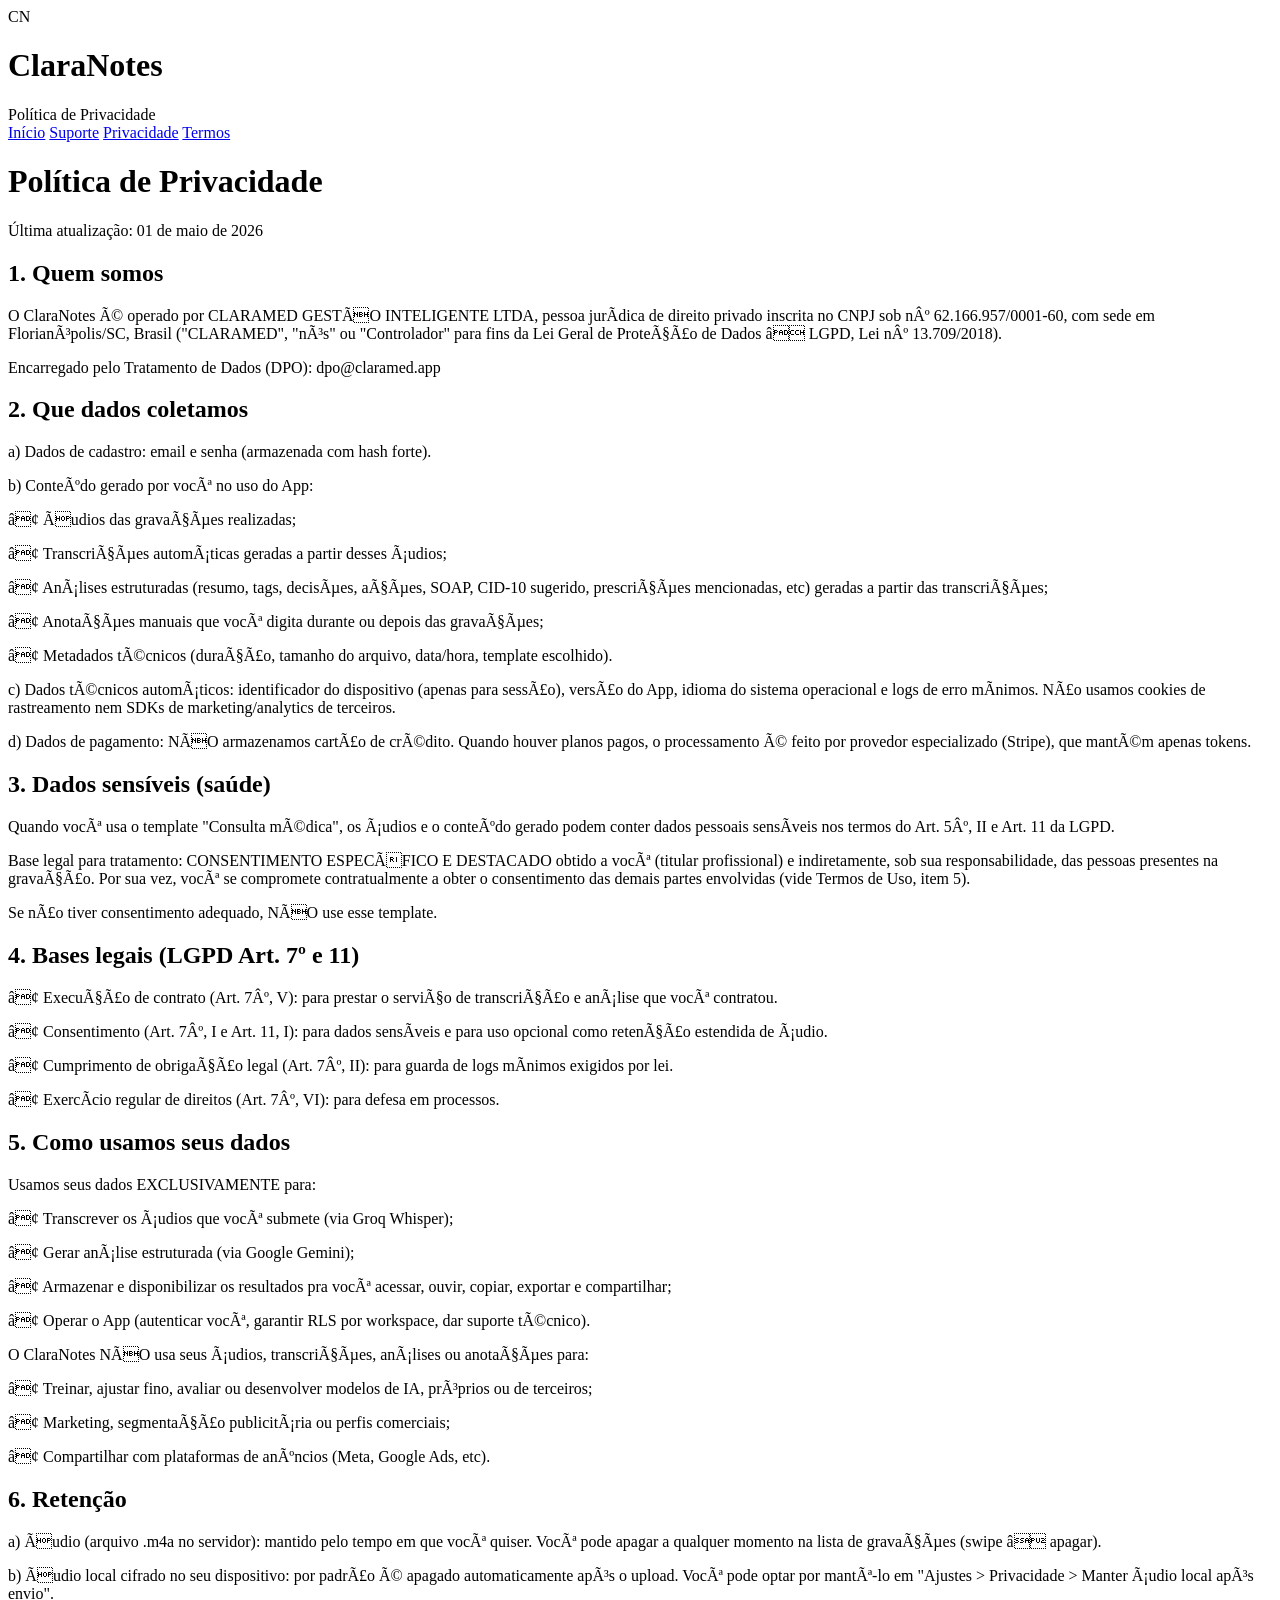
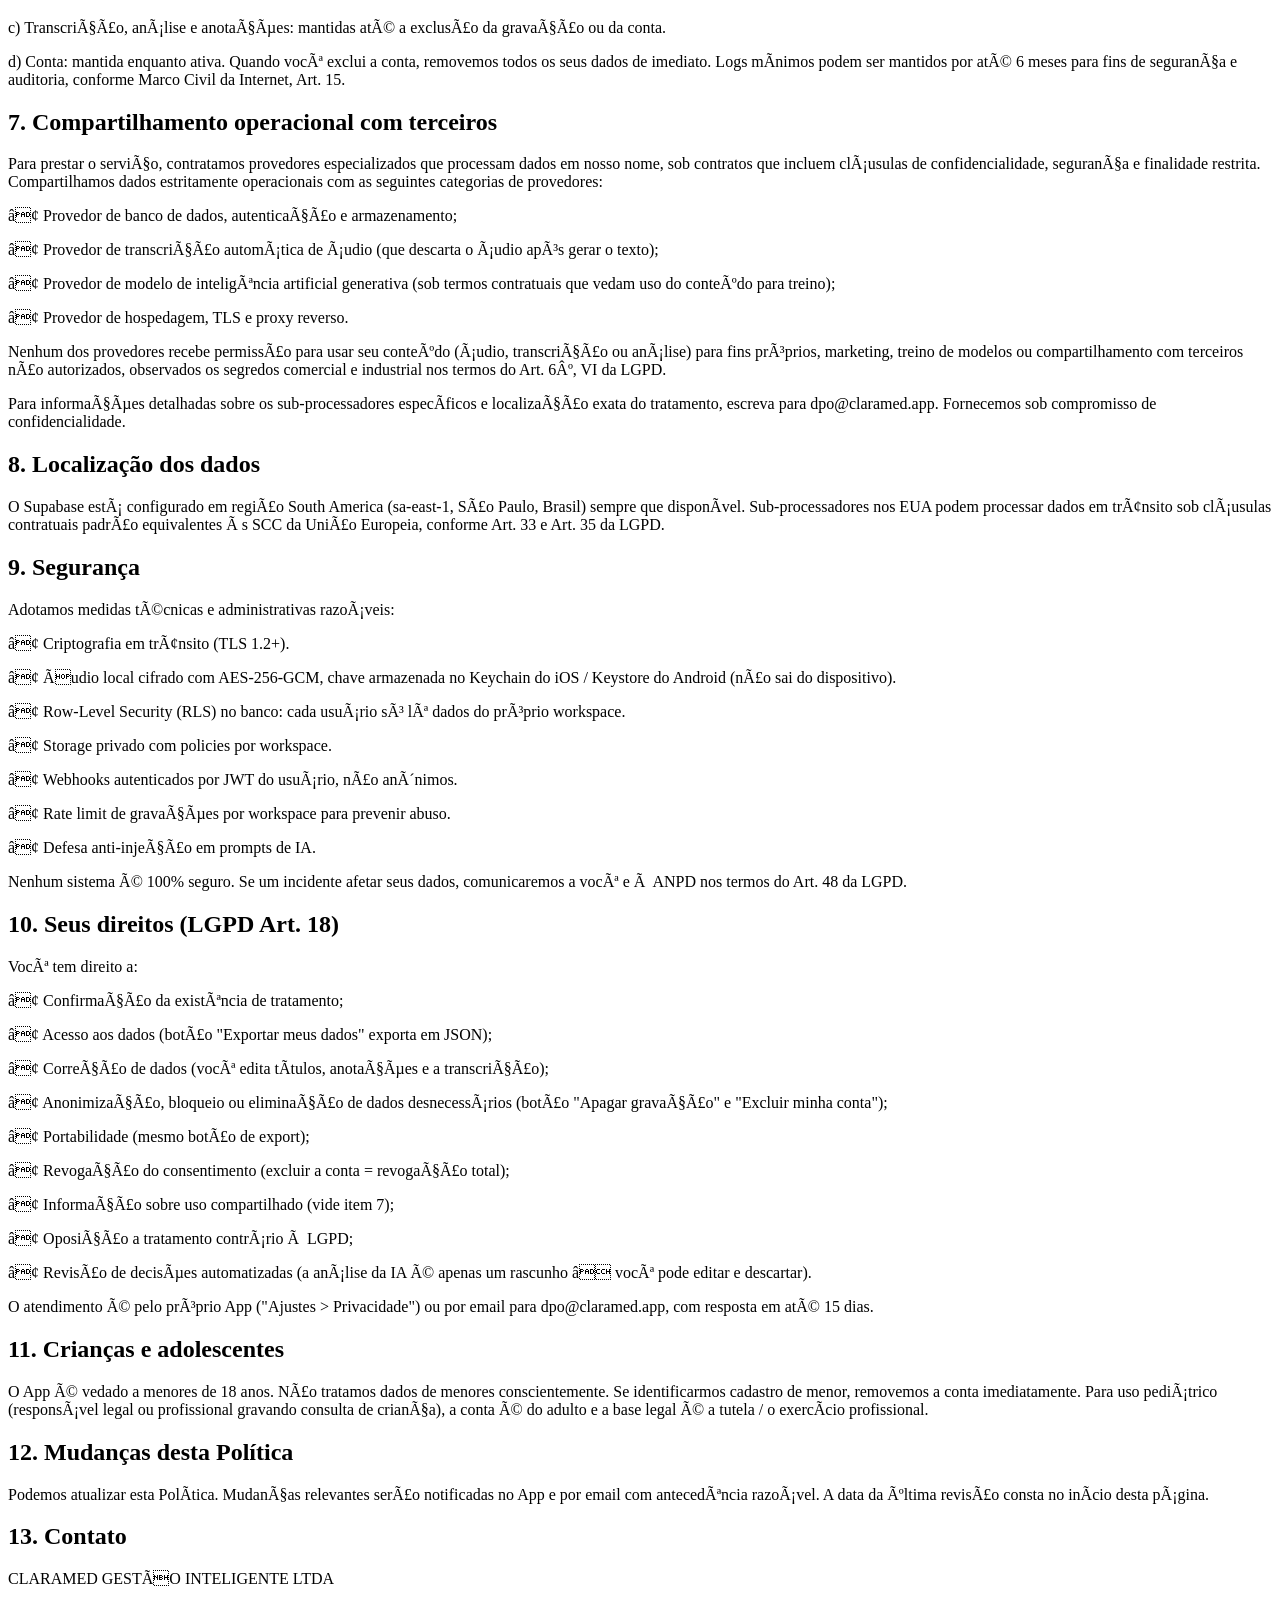
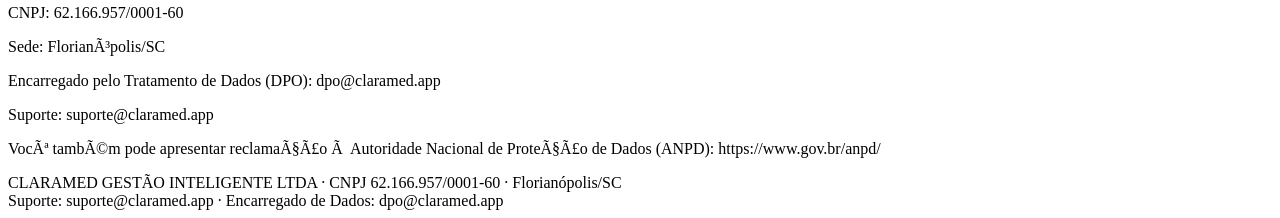
==== privacidade.html @ 9a0ebc80 "add privacidade.html" ====
<!doctype html>
<html lang="pt-BR">
<head>
<meta charset="utf-8">
<meta name="viewport" content="width=device-width,initial-scale=1">
<title>Política de Privacidade — ClaraNotes</title>
<link rel="stylesheet" href="_layout.css">
</head>
<body>
<header>
  <div class="logo">CN</div>
  <div>
    <h1>ClaraNotes</h1>
    <div class="sub">Política de Privacidade</div>
  </div>
</header>
<nav>
  <a href="index.html">Início</a>
  <a href="suporte.html">Suporte</a>
  <a href="privacidade.html">Privacidade</a>
  <a href="termos.html">Termos</a>
</nav>
<main>
  <h1>Política de Privacidade</h1>
  <p class="updated">Última atualização: 01 de maio de 2026</p>
  <h2>1. Quem somos</h2>
  <p>O ClaraNotes Ã© operado por CLARAMED GESTÃO INTELIGENTE LTDA, pessoa jurÃ­dica de direito privado inscrita no CNPJ sob nÂº 62.166.957/0001-60, com sede em FlorianÃ³polis/SC, Brasil ("CLARAMED", "nÃ³s" ou "Controlador" para fins da Lei Geral de ProteÃ§Ã£o de Dados â LGPD, Lei nÂº 13.709/2018).</p>
  <p></p>
  <p>Encarregado pelo Tratamento de Dados (DPO): dpo@claramed.app</p>
  <h2>2. Que dados coletamos</h2>
  <p>a) Dados de cadastro: email e senha (armazenada com hash forte).</p>
  <p></p>
  <p>b) ConteÃºdo gerado por vocÃª no uso do App:</p>
  <p>â¢ Ãudios das gravaÃ§Ãµes realizadas;</p>
  <p>â¢ TranscriÃ§Ãµes automÃ¡ticas geradas a partir desses Ã¡udios;</p>
  <p>â¢ AnÃ¡lises estruturadas (resumo, tags, decisÃµes, aÃ§Ãµes, SOAP, CID-10 sugerido, prescriÃ§Ãµes mencionadas, etc) geradas a partir das transcriÃ§Ãµes;</p>
  <p>â¢ AnotaÃ§Ãµes manuais que vocÃª digita durante ou depois das gravaÃ§Ãµes;</p>
  <p>â¢ Metadados tÃ©cnicos (duraÃ§Ã£o, tamanho do arquivo, data/hora, template escolhido).</p>
  <p></p>
  <p>c) Dados tÃ©cnicos automÃ¡ticos: identificador do dispositivo (apenas para sessÃ£o), versÃ£o do App, idioma do sistema operacional e logs de erro mÃ­nimos. NÃ£o usamos cookies de rastreamento nem SDKs de marketing/analytics de terceiros.</p>
  <p></p>
  <p>d) Dados de pagamento: NÃO armazenamos cartÃ£o de crÃ©dito. Quando houver planos pagos, o processamento Ã© feito por provedor especializado (Stripe), que mantÃ©m apenas tokens.</p>
  <h2>3. Dados sensíveis (saúde)</h2>
  <p>Quando vocÃª usa o template "Consulta mÃ©dica", os Ã¡udios e o conteÃºdo gerado podem conter dados pessoais sensÃ­veis nos termos do Art. 5Âº, II e Art. 11 da LGPD.</p>
  <p></p>
  <p>Base legal para tratamento: CONSENTIMENTO ESPECÃFICO E DESTACADO obtido a vocÃª (titular profissional) e indiretamente, sob sua responsabilidade, das pessoas presentes na gravaÃ§Ã£o. Por sua vez, vocÃª se compromete contratualmente a obter o consentimento das demais partes envolvidas (vide Termos de Uso, item 5).</p>
  <p></p>
  <p>Se nÃ£o tiver consentimento adequado, NÃO use esse template.</p>
  <h2>4. Bases legais (LGPD Art. 7º e 11)</h2>
  <p>â¢ ExecuÃ§Ã£o de contrato (Art. 7Âº, V): para prestar o serviÃ§o de transcriÃ§Ã£o e anÃ¡lise que vocÃª contratou.</p>
  <p>â¢ Consentimento (Art. 7Âº, I e Art. 11, I): para dados sensÃ­veis e para uso opcional como retenÃ§Ã£o estendida de Ã¡udio.</p>
  <p>â¢ Cumprimento de obrigaÃ§Ã£o legal (Art. 7Âº, II): para guarda de logs mÃ­nimos exigidos por lei.</p>
  <p>â¢ ExercÃ­cio regular de direitos (Art. 7Âº, VI): para defesa em processos.</p>
  <h2>5. Como usamos seus dados</h2>
  <p>Usamos seus dados EXCLUSIVAMENTE para:</p>
  <p>â¢ Transcrever os Ã¡udios que vocÃª submete (via Groq Whisper);</p>
  <p>â¢ Gerar anÃ¡lise estruturada (via Google Gemini);</p>
  <p>â¢ Armazenar e disponibilizar os resultados pra vocÃª acessar, ouvir, copiar, exportar e compartilhar;</p>
  <p>â¢ Operar o App (autenticar vocÃª, garantir RLS por workspace, dar suporte tÃ©cnico).</p>
  <p></p>
  <p>O ClaraNotes NÃO usa seus Ã¡udios, transcriÃ§Ãµes, anÃ¡lises ou anotaÃ§Ãµes para:</p>
  <p>â¢ Treinar, ajustar fino, avaliar ou desenvolver modelos de IA, prÃ³prios ou de terceiros;</p>
  <p>â¢ Marketing, segmentaÃ§Ã£o publicitÃ¡ria ou perfis comerciais;</p>
  <p>â¢ Compartilhar com plataformas de anÃºncios (Meta, Google Ads, etc).</p>
  <h2>6. Retenção</h2>
  <p>a) Ãudio (arquivo .m4a no servidor): mantido pelo tempo em que vocÃª quiser. VocÃª pode apagar a qualquer momento na lista de gravaÃ§Ãµes (swipe â apagar).</p>
  <p></p>
  <p>b) Ãudio local cifrado no seu dispositivo: por padrÃ£o Ã© apagado automaticamente apÃ³s o upload. VocÃª pode optar por mantÃª-lo em "Ajustes > Privacidade > Manter Ã¡udio local apÃ³s envio".</p>
  <p></p>
  <p>c) TranscriÃ§Ã£o, anÃ¡lise e anotaÃ§Ãµes: mantidas atÃ© a exclusÃ£o da gravaÃ§Ã£o ou da conta.</p>
  <p></p>
  <p>d) Conta: mantida enquanto ativa. Quando vocÃª exclui a conta, removemos todos os seus dados de imediato. Logs mÃ­nimos podem ser mantidos por atÃ© 6 meses para fins de seguranÃ§a e auditoria, conforme Marco Civil da Internet, Art. 15.</p>
  <h2>7. Compartilhamento operacional com terceiros</h2>
  <p>Para prestar o serviÃ§o, contratamos provedores especializados que processam dados em nosso nome, sob contratos que incluem clÃ¡usulas de confidencialidade, seguranÃ§a e finalidade restrita. Compartilhamos dados estritamente operacionais com as seguintes categorias de provedores:</p>
  <p></p>
  <p>â¢ Provedor de banco de dados, autenticaÃ§Ã£o e armazenamento;</p>
  <p>â¢ Provedor de transcriÃ§Ã£o automÃ¡tica de Ã¡udio (que descarta o Ã¡udio apÃ³s gerar o texto);</p>
  <p>â¢ Provedor de modelo de inteligÃªncia artificial generativa (sob termos contratuais que vedam uso do conteÃºdo para treino);</p>
  <p>â¢ Provedor de hospedagem, TLS e proxy reverso.</p>
  <p></p>
  <p>Nenhum dos provedores recebe permissÃ£o para usar seu conteÃºdo (Ã¡udio, transcriÃ§Ã£o ou anÃ¡lise) para fins prÃ³prios, marketing, treino de modelos ou compartilhamento com terceiros nÃ£o autorizados, observados os segredos comercial e industrial nos termos do Art. 6Âº, VI da LGPD.</p>
  <p></p>
  <p>Para informaÃ§Ãµes detalhadas sobre os sub-processadores especÃ­ficos e localizaÃ§Ã£o exata do tratamento, escreva para dpo@claramed.app. Fornecemos sob compromisso de confidencialidade.</p>
  <h2>8. Localização dos dados</h2>
  <p>O Supabase estÃ¡ configurado em regiÃ£o South America (sa-east-1, SÃ£o Paulo, Brasil) sempre que disponÃ­vel. Sub-processadores nos EUA podem processar dados em trÃ¢nsito sob clÃ¡usulas contratuais padrÃ£o equivalentes Ã s SCC da UniÃ£o Europeia, conforme Art. 33 e Art. 35 da LGPD.</p>
  <h2>9. Segurança</h2>
  <p>Adotamos medidas tÃ©cnicas e administrativas razoÃ¡veis:</p>
  <p>â¢ Criptografia em trÃ¢nsito (TLS 1.2+).</p>
  <p>â¢ Ãudio local cifrado com AES-256-GCM, chave armazenada no Keychain do iOS / Keystore do Android (nÃ£o sai do dispositivo).</p>
  <p>â¢ Row-Level Security (RLS) no banco: cada usuÃ¡rio sÃ³ lÃª dados do prÃ³prio workspace.</p>
  <p>â¢ Storage privado com policies por workspace.</p>
  <p>â¢ Webhooks autenticados por JWT do usuÃ¡rio, nÃ£o anÃ´nimos.</p>
  <p>â¢ Rate limit de gravaÃ§Ãµes por workspace para prevenir abuso.</p>
  <p>â¢ Defesa anti-injeÃ§Ã£o em prompts de IA.</p>
  <p></p>
  <p>Nenhum sistema Ã© 100% seguro. Se um incidente afetar seus dados, comunicaremos a vocÃª e Ã  ANPD nos termos do Art. 48 da LGPD.</p>
  <h2>10. Seus direitos (LGPD Art. 18)</h2>
  <p>VocÃª tem direito a:</p>
  <p>â¢ ConfirmaÃ§Ã£o da existÃªncia de tratamento;</p>
  <p>â¢ Acesso aos dados (botÃ£o "Exportar meus dados" exporta em JSON);</p>
  <p>â¢ CorreÃ§Ã£o de dados (vocÃª edita tÃ­tulos, anotaÃ§Ãµes e a transcriÃ§Ã£o);</p>
  <p>â¢ AnonimizaÃ§Ã£o, bloqueio ou eliminaÃ§Ã£o de dados desnecessÃ¡rios (botÃ£o "Apagar gravaÃ§Ã£o" e "Excluir minha conta");</p>
  <p>â¢ Portabilidade (mesmo botÃ£o de export);</p>
  <p>â¢ RevogaÃ§Ã£o do consentimento (excluir a conta = revogaÃ§Ã£o total);</p>
  <p>â¢ InformaÃ§Ã£o sobre uso compartilhado (vide item 7);</p>
  <p>â¢ OposiÃ§Ã£o a tratamento contrÃ¡rio Ã  LGPD;</p>
  <p>â¢ RevisÃ£o de decisÃµes automatizadas (a anÃ¡lise da IA Ã© apenas um rascunho â vocÃª pode editar e descartar).</p>
  <p></p>
  <p>O atendimento Ã© pelo prÃ³prio App ("Ajustes > Privacidade") ou por email para dpo@claramed.app, com resposta em atÃ© 15 dias.</p>
  <h2>11. Crianças e adolescentes</h2>
  <p>O App Ã© vedado a menores de 18 anos. NÃ£o tratamos dados de menores conscientemente. Se identificarmos cadastro de menor, removemos a conta imediatamente. Para uso pediÃ¡trico (responsÃ¡vel legal ou profissional gravando consulta de crianÃ§a), a conta Ã© do adulto e a base legal Ã© a tutela / o exercÃ­cio profissional.</p>
  <h2>12. Mudanças desta Política</h2>
  <p>Podemos atualizar esta PolÃ­tica. MudanÃ§as relevantes serÃ£o notificadas no App e por email com antecedÃªncia razoÃ¡vel. A data da Ãºltima revisÃ£o consta no inÃ­cio desta pÃ¡gina.</p>
  <h2>13. Contato</h2>
  <p>CLARAMED GESTÃO INTELIGENTE LTDA</p>
  <p>CNPJ: 62.166.957/0001-60</p>
  <p>Sede: FlorianÃ³polis/SC</p>
  <p></p>
  <p>Encarregado pelo Tratamento de Dados (DPO): dpo@claramed.app</p>
  <p>Suporte: suporte@claramed.app</p>
  <p></p>
  <p>VocÃª tambÃ©m pode apresentar reclamaÃ§Ã£o Ã  Autoridade Nacional de ProteÃ§Ã£o de Dados (ANPD): https://www.gov.br/anpd/</p>
</main>
<footer>
  CLARAMED GESTÃO INTELIGENTE LTDA · CNPJ 62.166.957/0001-60 · Florianópolis/SC<br>
  Suporte: suporte@claramed.app · Encarregado de Dados: dpo@claramed.app
</footer>
</body>
</html>
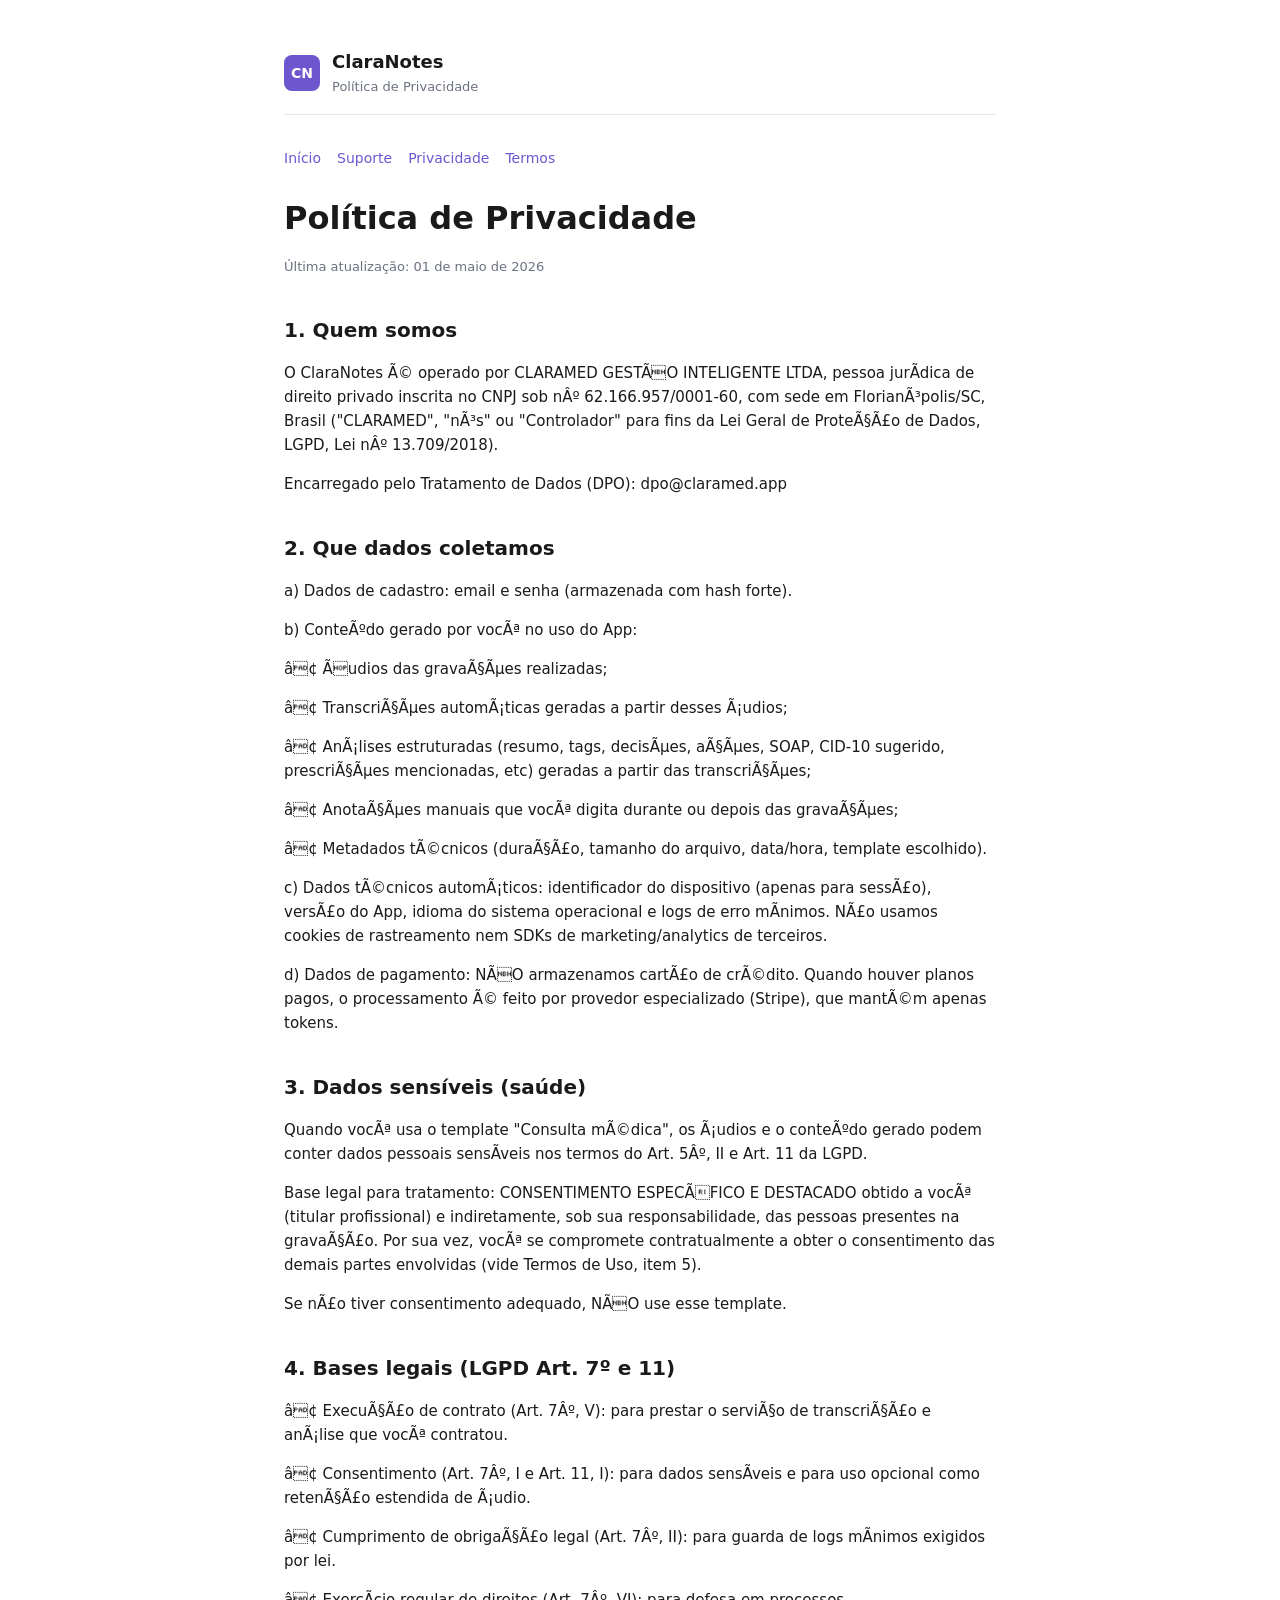
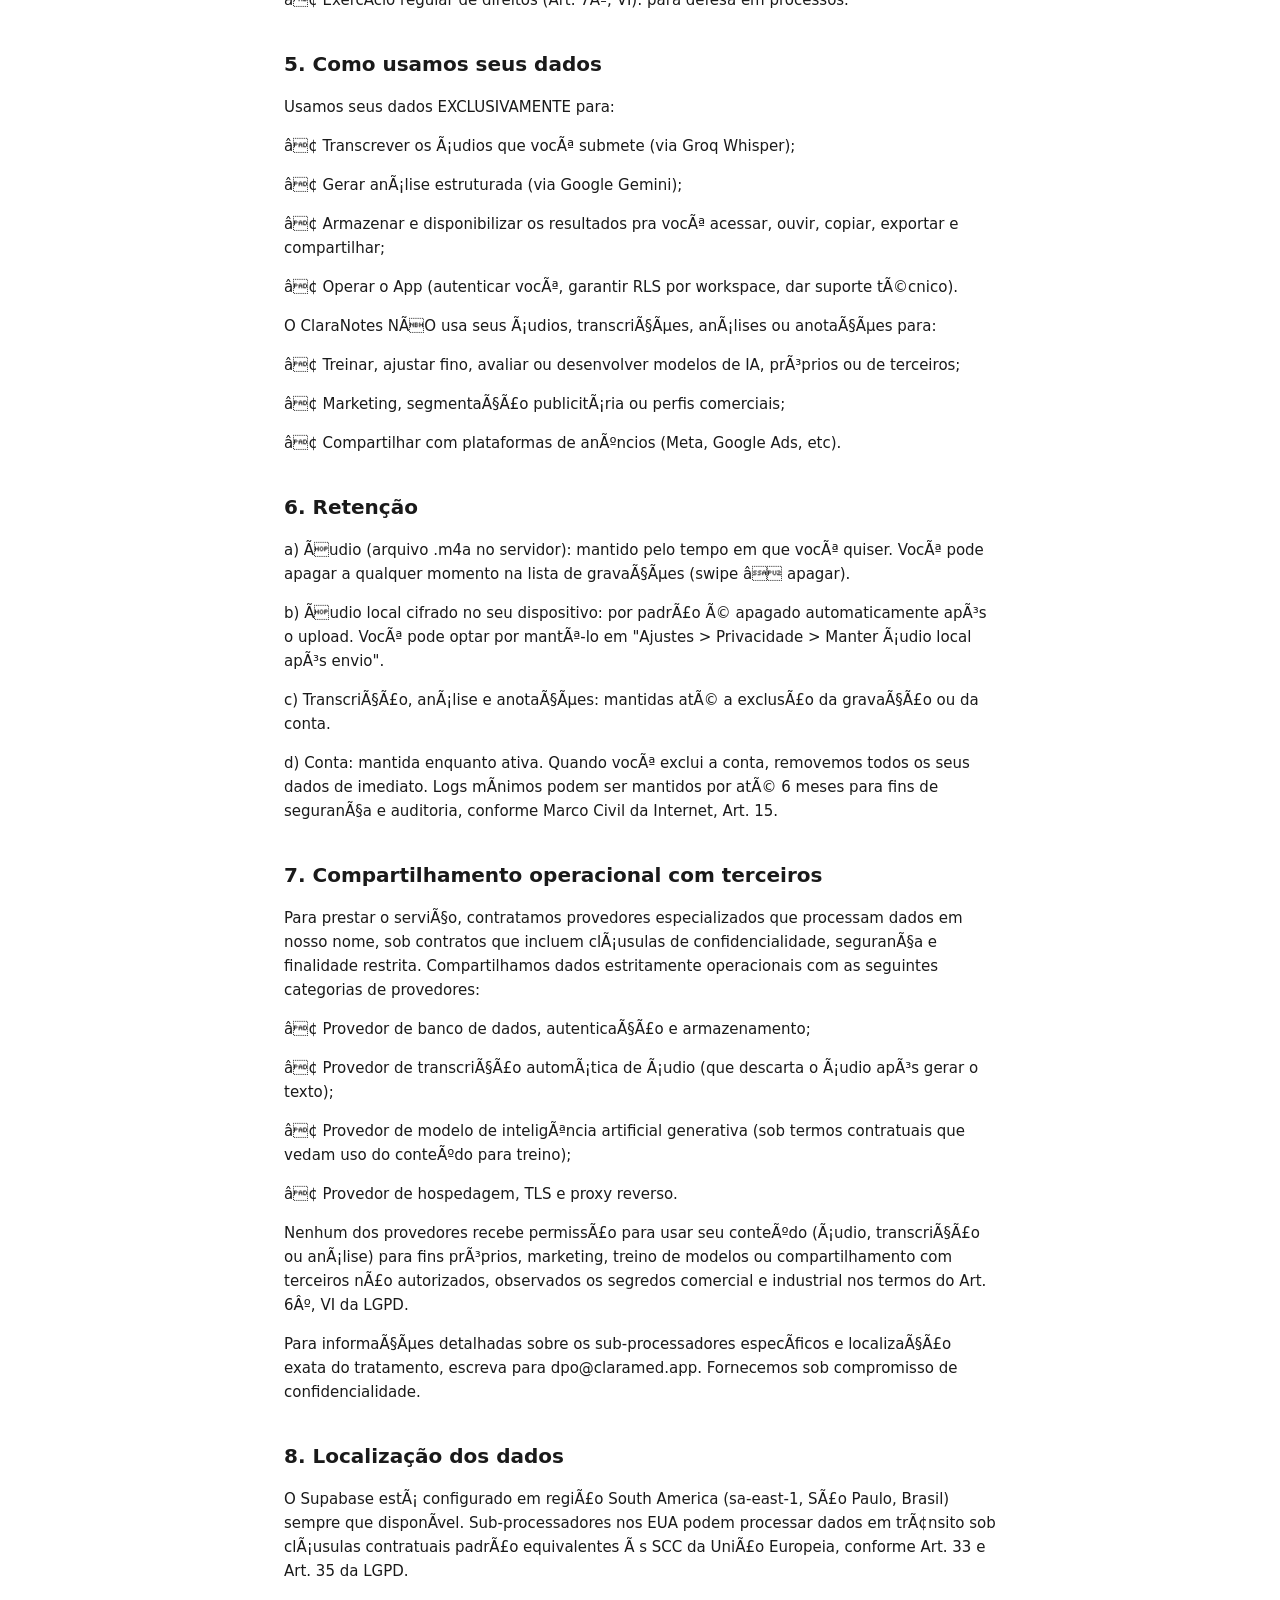
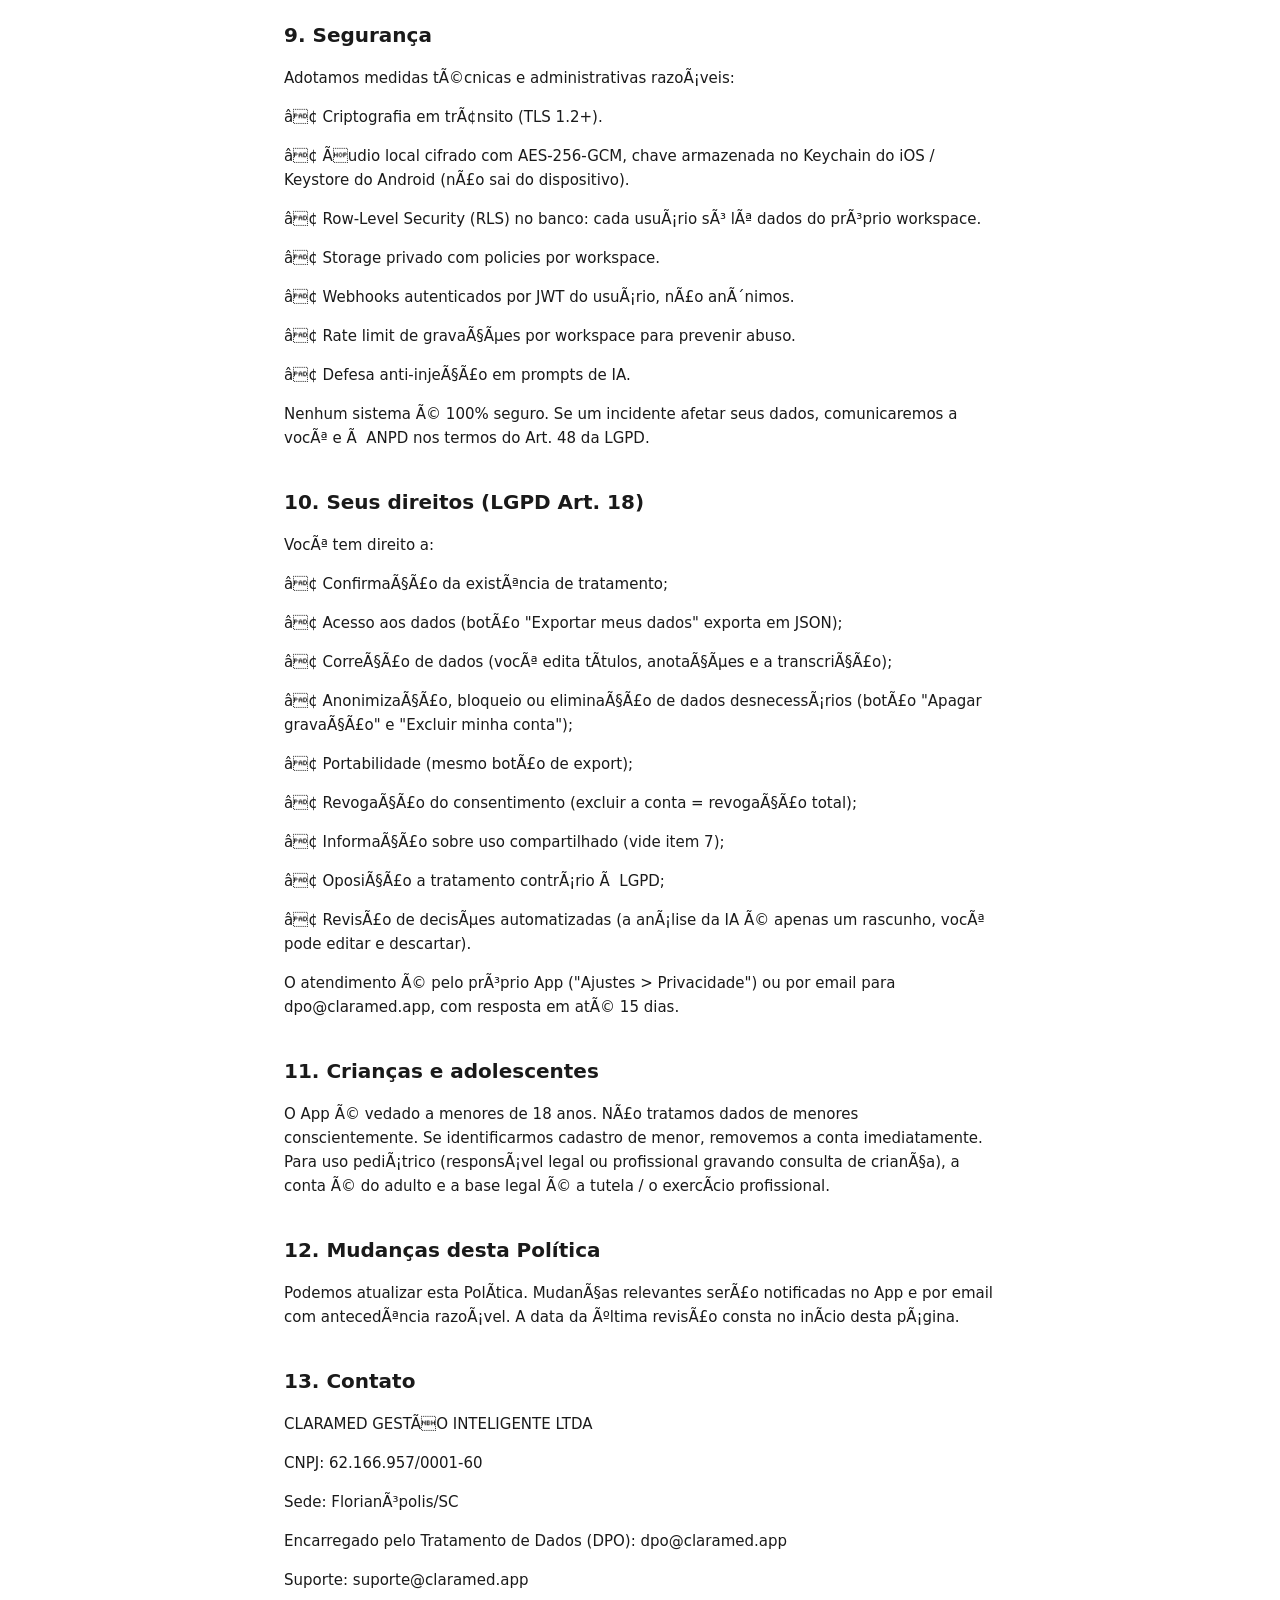
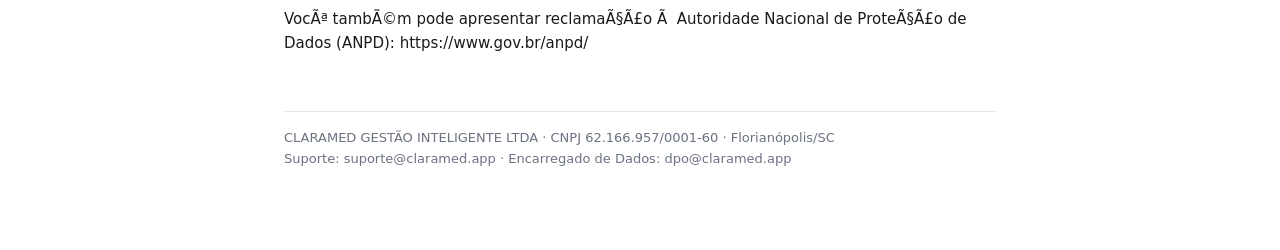
==== commit efe0cec8: "fix privacidade.html" ====
--- a/privacidade.html
+++ b/privacidade.html
@@ -3,7 +3,7 @@
 <head>
 <meta charset="utf-8">
 <meta name="viewport" content="width=device-width,initial-scale=1">
-<title>Política de Privacidade — ClaraNotes</title>
+<title>Política de Privacidade, ClaraNotes</title>
 <link rel="stylesheet" href="_layout.css">
 </head>
 <body>
@@ -24,7 +24,7 @@
   <h1>Política de Privacidade</h1>
   <p class="updated">Última atualização: 01 de maio de 2026</p>
   <h2>1. Quem somos</h2>
-  <p>O ClaraNotes Ã© operado por CLARAMED GESTÃO INTELIGENTE LTDA, pessoa jurÃ­dica de direito privado inscrita no CNPJ sob nÂº 62.166.957/0001-60, com sede em FlorianÃ³polis/SC, Brasil ("CLARAMED", "nÃ³s" ou "Controlador" para fins da Lei Geral de ProteÃ§Ã£o de Dados â LGPD, Lei nÂº 13.709/2018).</p>
+  <p>O ClaraNotes Ã© operado por CLARAMED GESTÃO INTELIGENTE LTDA, pessoa jurÃ­dica de direito privado inscrita no CNPJ sob nÂº 62.166.957/0001-60, com sede em FlorianÃ³polis/SC, Brasil ("CLARAMED", "nÃ³s" ou "Controlador" para fins da Lei Geral de ProteÃ§Ã£o de Dados, LGPD, Lei nÂº 13.709/2018).</p>
   <p></p>
   <p>Encarregado pelo Tratamento de Dados (DPO): dpo@claramed.app</p>
   <h2>2. Que dados coletamos</h2>
@@ -104,7 +104,7 @@
   <p>â¢ RevogaÃ§Ã£o do consentimento (excluir a conta = revogaÃ§Ã£o total);</p>
   <p>â¢ InformaÃ§Ã£o sobre uso compartilhado (vide item 7);</p>
   <p>â¢ OposiÃ§Ã£o a tratamento contrÃ¡rio Ã  LGPD;</p>
-  <p>â¢ RevisÃ£o de decisÃµes automatizadas (a anÃ¡lise da IA Ã© apenas um rascunho â vocÃª pode editar e descartar).</p>
+  <p>â¢ RevisÃ£o de decisÃµes automatizadas (a anÃ¡lise da IA Ã© apenas um rascunho, vocÃª pode editar e descartar).</p>
   <p></p>
   <p>O atendimento Ã© pelo prÃ³prio App ("Ajustes > Privacidade") ou por email para dpo@claramed.app, com resposta em atÃ© 15 dias.</p>
   <h2>11. Crianças e adolescentes</h2>
--- a/_layout.css
+++ b/_layout.css
@@ -0,0 +1,16 @@
+:root { --primary: #6E56CF; --text: #1a1a1a; --muted: #6b7280; --bg: #fff; --border: #e5e7eb; }
+* { box-sizing: border-box; }
+body { font-family: -apple-system, BlinkMacSystemFont, "Inter", system-ui, sans-serif; max-width: 760px; margin: 0 auto; padding: 48px 24px 80px; line-height: 1.6; color: var(--text); background: var(--bg); }
+header { border-bottom: 1px solid var(--border); padding-bottom: 16px; margin-bottom: 32px; display: flex; align-items: center; gap: 12px; }
+.logo { width: 36px; height: 36px; background: var(--primary); border-radius: 8px; display: grid; place-items: center; color: white; font-weight: 800; font-size: 14px; }
+header h1 { margin: 0; font-size: 18px; font-weight: 700; }
+header .sub { color: var(--muted); font-size: 13px; }
+nav { display: flex; gap: 16px; flex-wrap: wrap; margin-bottom: 24px; font-size: 14px; }
+nav a { color: var(--primary); text-decoration: none; }
+nav a:hover { text-decoration: underline; }
+main h1 { font-size: 32px; margin: 0 0 8px; }
+main .updated { color: var(--muted); font-size: 13px; margin-bottom: 32px; }
+main h2 { font-size: 20px; margin-top: 36px; margin-bottom: 12px; }
+main p, main li { font-size: 15px; }
+main ul { padding-left: 20px; }
+footer { border-top: 1px solid var(--border); margin-top: 56px; padding-top: 16px; font-size: 13px; color: var(--muted); }
